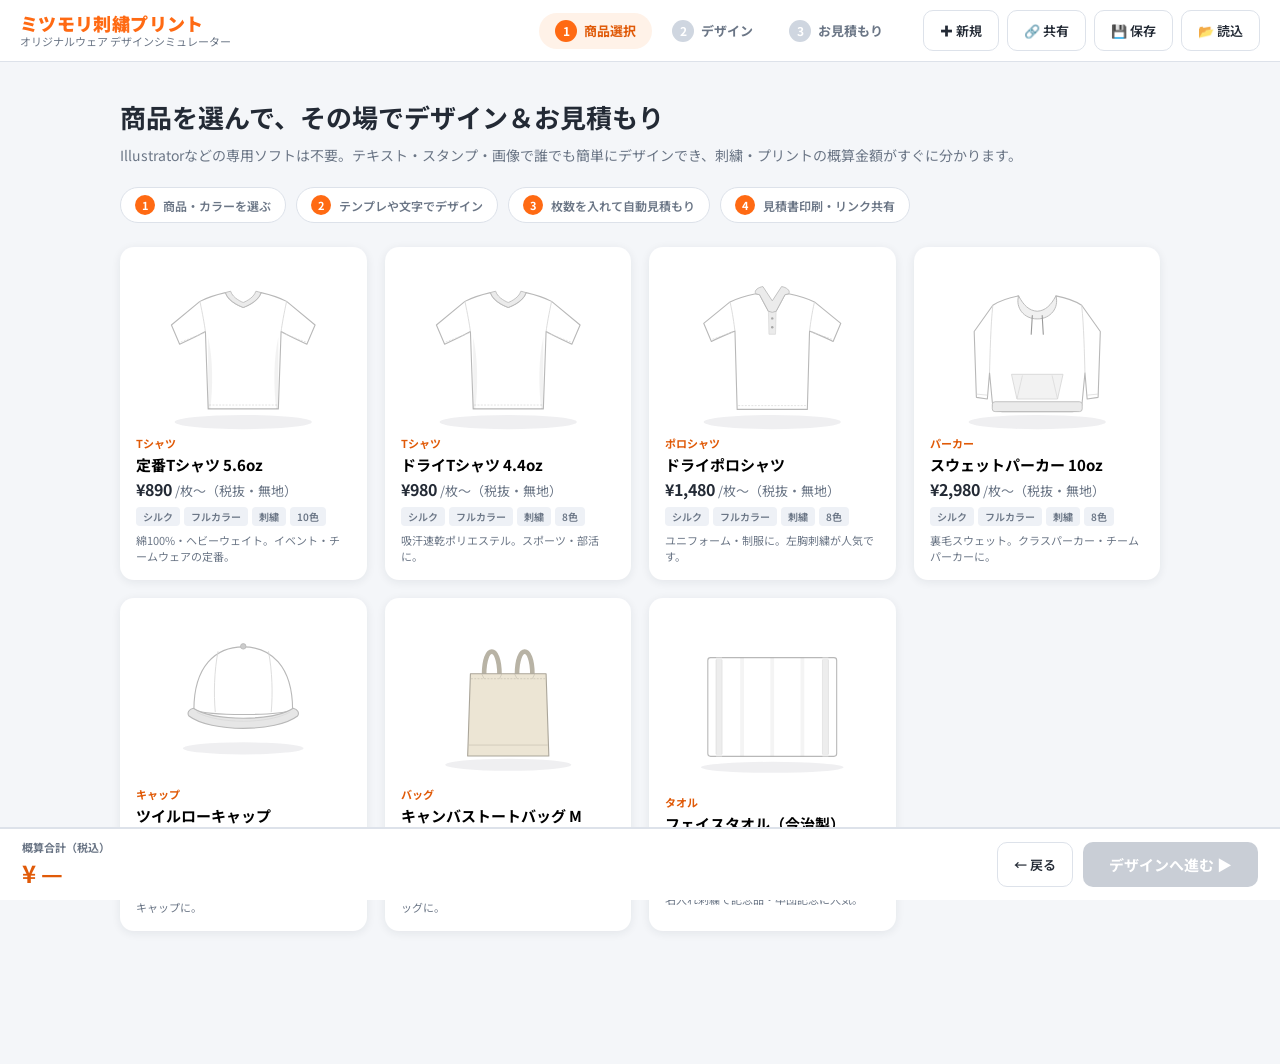
==== index.html @ cf12febb "営業デモ向け機能強化：テンプレート・共有URL・縦書き・エディタ操作性向上 - デザインテンプレート8種（チームロゴ/クラスT/エンブレム/名入れ毛筆など） - 共有リンク機能（デザインをdeflat" ====
<!DOCTYPE html>
<html lang="ja">
<head>
<meta charset="UTF-8">
<meta name="viewport" content="width=device-width, initial-scale=1.0">
<title>デザインシミュレーター｜オリジナルウェア自動見積もり</title>
<meta name="description" content="Tシャツ・ポロシャツ・キャップなどにWEB上でデザインして、その場で自動見積もり。刺繍・シルクスクリーン・フルカラープリント対応。">
<link rel="preconnect" href="https://fonts.googleapis.com">
<link rel="preconnect" href="https://fonts.gstatic.com" crossorigin>
<link href="https://fonts.googleapis.com/css2?family=Noto+Sans+JP:wght@400;500;700;900&family=Shippori+Mincho+B1:wght@600&family=Zen+Maru+Gothic:wght@700&family=Mochiy+Pop+One&family=Yuji+Syuku&family=Yomogi&family=Dela+Gothic+One&family=Anton&family=Playfair+Display:wght@600&family=Pacifico&display=swap" rel="stylesheet">
<link rel="icon" href="data:image/svg+xml,<svg xmlns='http://www.w3.org/2000/svg' viewBox='0 0 100 100'><text y='.9em' font-size='90'>🧵</text></svg>">
<link rel="stylesheet" href="css/style.css">
</head>
<body>

<header class="topbar" id="topbar">
  <div class="brand">
    <span class="brand-name" id="brandName">SHOP NAME</span>
    <span class="brand-sub" id="brandSub">デザインシミュレーター</span>
  </div>
  <ol class="steps" id="stepNav">
    <li data-step="1" class="active"><span class="num">1</span>商品選択</li>
    <li data-step="2"><span class="num">2</span>デザイン</li>
    <li data-step="3"><span class="num">3</span>お見積もり</li>
  </ol>
  <div class="top-actions">
    <button class="ghost-btn" id="btnNew" title="最初からやり直す">✚ 新規</button>
    <button class="ghost-btn" id="btnShare" title="デザインをURLで共有">🔗 共有</button>
    <button class="ghost-btn" id="btnSave" title="デザインをファイルに保存">💾 保存</button>
    <label class="ghost-btn" title="保存したデザインを読み込み">📂 読込<input type="file" id="fileLoad" accept=".json" hidden></label>
  </div>
</header>

<main id="main">

  <!-- ============ STEP 1: 商品選択 ============ -->
  <section id="step1" class="step active">
    <div class="step1-inner">
      <h1>商品を選んで、その場でデザイン＆お見積もり</h1>
      <p class="lead">Illustratorなどの専用ソフトは不要。テキスト・スタンプ・画像で誰でも簡単にデザインでき、刺繍・プリントの概算金額がすぐに分かります。</p>
      <div class="flow-strip">
        <span><b>1</b> 商品・カラーを選ぶ</span>
        <span><b>2</b> テンプレや文字でデザイン</span>
        <span><b>3</b> 枚数を入れて自動見積もり</span>
        <span><b>4</b> 見積書印刷・リンク共有</span>
      </div>
      <div id="restoreBanner" class="restore-banner" hidden>
        <span>前回作成中のデザインがあります。</span>
        <button class="primary-btn small" id="btnRestore">続きから再開する</button>
        <button class="ghost-btn small" id="btnDiscard">破棄する</button>
      </div>
      <div class="product-grid" id="productGrid"></div>
    </div>
  </section>

  <!-- ============ STEP 2: デザイン編集 ============ -->
  <section id="step2" class="step">
    <div class="editor-layout">

      <nav class="toolrail" id="toolrail">
        <button data-tab="color" class="active"><span class="tr-icon">👕</span>カラー</button>
        <button data-tab="template"><span class="tr-icon">📐</span>テンプレ</button>
        <button data-tab="text"><span class="tr-icon">Ｔ</span>テキスト</button>
        <button data-tab="stamp"><span class="tr-icon">★</span>スタンプ</button>
        <button data-tab="image"><span class="tr-icon">⬆</span>画像</button>
        <button data-tab="method"><span class="tr-icon">🧵</span>加工方法</button>
      </nav>

      <div class="toolpanel" id="toolPanel"></div>

      <div class="canvas-col">
        <div class="canvas-toolbar">
          <div class="ct-group">
            <button id="btnUndo" title="もどる (元に戻す)">↩ もどる</button>
            <button id="btnRedo" title="やり直す">↪ やり直す</button>
          </div>
          <div class="ct-group">
            <button id="btnZoomOut" title="縮小">−</button>
            <button id="btnZoomFit" title="全体表示">全体</button>
            <button id="btnZoomIn" title="拡大">＋</button>
          </div>
          <div class="ct-group">
            <button id="btnGrid" title="グリッド表示">⊞ グリッド</button>
            <button id="btnPreview" title="仕上がりプレビュー">👁 仕上がり</button>
          </div>
          <div class="ct-group sel-actions" id="selActions" hidden>
            <button id="saDup" title="複製（Ctrl+D）">⧉ 複製</button>
            <button id="saCenter" title="プリント範囲の中央に配置">◎ 中央</button>
            <button id="saFlip" title="左右反転（スタンプ・画像）">⇋ 反転</button>
          </div>
        </div>
        <div class="canvas-wrap" id="canvasWrap">
          <svg id="stage" xmlns="http://www.w3.org/2000/svg" viewBox="0 0 700 760"></svg>
        </div>
        <div class="position-bar">
          <span class="pb-label">プリント位置</span>
          <div class="pb-thumbs" id="positionBar"></div>
        </div>
      </div>

      <aside class="side-panel">
        <div class="side-box">
          <h3>重ね順（レイヤー）</h3>
          <div id="layerList" class="layer-list"></div>
        </div>
        <div class="side-box" id="areaInfoBox"></div>
      </aside>

    </div>
  </section>

  <!-- ============ STEP 3: 見積もり ============ -->
  <section id="step3" class="step">
    <div class="quote-layout">
      <div class="quote-form">
        <h2>数量を入力してください</h2>
        <p class="hint">数量が多いほど1枚あたりの単価が下がります（数量スライド）。</p>
        <div id="sizeInputs" class="size-inputs"></div>
        <div class="customer-box">
          <label>お名前（見積書の宛名・任意）
            <input type="text" id="customerName" placeholder="例）株式会社サンプル 御中">
          </label>
        </div>
        <div id="quoteAlerts"></div>
        <div class="design-summary" id="designSummary"></div>
      </div>

      <div class="quote-result">
        <h2>お見積もり</h2>
        <div id="quoteBody"><p class="quote-empty">数量を入力すると自動で計算されます。</p></div>
        <div class="quote-actions">
          <button class="primary-btn" id="btnPrint">🖨 見積書を印刷（PDF保存）</button>
          <button class="ghost-btn" id="btnOrderMail">✉ この内容で注文・問い合わせ</button>
          <div class="dl-row">
            <button class="ghost-btn small" id="btnDlPng">PNG画像</button>
            <button class="ghost-btn small" id="btnDlSvg">SVG（入稿用）</button>
            <button class="ghost-btn small" id="btnDlJson">デザインデータ</button>
          </div>
        </div>
      </div>
    </div>
  </section>

</main>

<footer class="estimate-bar" id="estimateBar">
  <div class="eb-total">
    <span class="eb-label">概算合計（税込）</span>
    <b id="barTotal">¥ —</b>
    <span class="eb-per" id="barPer"></span>
  </div>
  <div class="eb-nav">
    <button class="ghost-btn" id="btnPrev" disabled>← 戻る</button>
    <button class="primary-btn" id="btnNext" disabled>次へ進む ▶</button>
  </div>
</footer>

<!-- ============ 見積書（印刷用） ============ -->
<div id="quoteSheet" class="quote-sheet" aria-hidden="true"></div>

<div id="toastBox" class="toast-box" aria-live="polite"></div>

<script src="js/config.js"></script>
<script src="js/quote.js"></script>
<script src="js/mockups.js"></script>
<script src="js/stamps.js"></script>
<script src="js/templates.js"></script>
<script src="js/editor.js"></script>
<script src="js/app.js"></script>
</body>
</html>
---- css/style.css ----
/* =========================================================================
 * style.css — デザインシミュレーター UI
 * アクセント色などは :root の変数で変更できます。
 * ========================================================================= */
:root {
  --accent: #ff6a13;            /* メインアクセント（オレンジ） */
  --accent-dark: #e05a08;
  --ink: #232a35;
  --sub: #6b7686;
  --line: #dde2ea;
  --bg: #f4f6f9;
  --panel: #ffffff;
  --rail: #2b2f36;
  --radius: 10px;
  --shadow: 0 2px 10px rgba(25, 35, 55, 0.08);
}

* { margin: 0; padding: 0; box-sizing: border-box; }
[hidden] { display: none !important; }
html, body { height: 100%; }
body {
  font-family: "Noto Sans JP", "Hiragino Kaku Gothic ProN", sans-serif;
  color: var(--ink);
  background: var(--bg);
  display: flex;
  flex-direction: column;
  min-height: 100vh;
}
button { font-family: inherit; cursor: pointer; }
input, select, textarea { font-family: inherit; font-size: 14px; }

/* ---------------- ヘッダー ---------------- */
.topbar {
  display: flex; align-items: center; gap: 24px;
  background: #fff; border-bottom: 1px solid var(--line);
  padding: 10px 20px; position: sticky; top: 0; z-index: 50;
}
.brand { display: flex; flex-direction: column; line-height: 1.2; }
.brand-name { font-weight: 900; font-size: 18px; color: var(--accent); letter-spacing: 0.02em; }
.brand-sub { font-size: 11px; color: var(--sub); }
.steps { display: flex; gap: 4px; list-style: none; margin-left: auto; }
.steps li {
  display: flex; align-items: center; gap: 7px;
  padding: 7px 16px; border-radius: 999px; font-size: 13px; font-weight: 700;
  color: var(--sub); background: transparent;
}
.steps li .num {
  width: 22px; height: 22px; border-radius: 50%;
  background: #cfd6e0; color: #fff; font-size: 12px;
  display: inline-flex; align-items: center; justify-content: center;
}
.steps li.active { background: #fff2e8; color: var(--accent-dark); }
.steps li.active .num { background: var(--accent); }
.steps li.done .num { background: #38b26a; }
.top-actions { display: flex; gap: 8px; }

/* ---------------- 汎用ボタン ---------------- */
.primary-btn {
  background: var(--accent); color: #fff; border: none;
  padding: 12px 26px; border-radius: var(--radius);
  font-size: 15px; font-weight: 700; box-shadow: var(--shadow);
  transition: background 0.15s;
}
.primary-btn:hover { background: var(--accent-dark); }
.primary-btn:disabled { background: #c9ced6; cursor: not-allowed; box-shadow: none; }
.ghost-btn {
  background: #fff; color: var(--ink); border: 1px solid var(--line);
  padding: 10px 16px; border-radius: var(--radius); font-size: 13px; font-weight: 600;
  display: inline-flex; align-items: center; gap: 6px;
}
.ghost-btn:hover { border-color: var(--accent); color: var(--accent-dark); }
.primary-btn.small, .ghost-btn.small { padding: 7px 14px; font-size: 12px; }

/* ---------------- ステップ表示 ---------------- */
main { flex: 1; }
.step { display: none; }
.step.active { display: block; }

/* ---------------- STEP1 商品選択 ---------------- */
.step1-inner { max-width: 1080px; margin: 0 auto; padding: 36px 20px 60px; }
.step1-inner h1 { font-size: 26px; margin-bottom: 10px; }
.lead { color: var(--sub); margin-bottom: 22px; font-size: 14px; }
.restore-banner {
  display: flex; align-items: center; gap: 12px; flex-wrap: wrap;
  background: #fff8ef; border: 1px solid #ffd9b8; border-radius: var(--radius);
  padding: 12px 16px; margin-bottom: 20px; font-size: 14px;
}
.product-grid {
  display: grid; grid-template-columns: repeat(auto-fill, minmax(220px, 1fr)); gap: 18px;
}
.product-card {
  background: var(--panel); border: 2px solid transparent; border-radius: 14px;
  box-shadow: var(--shadow); padding: 14px; text-align: left; transition: 0.15s;
}
.product-card:hover { border-color: var(--accent); transform: translateY(-2px); }
.product-card svg { width: 100%; height: 170px; display: block; }
.product-card .pc-cat { font-size: 11px; color: var(--accent-dark); font-weight: 700; }
.product-card .pc-name { font-size: 15px; font-weight: 700; margin: 2px 0; }
.product-card .pc-price { font-size: 13px; color: var(--sub); }
.product-card .pc-price b { color: var(--ink); font-size: 16px; }
.product-card .pc-note { font-size: 11px; color: var(--sub); margin-top: 6px; }
.product-card .pc-badges { margin-top: 6px; display: flex; gap: 4px; flex-wrap: wrap; }
.pc-badge { font-size: 10px; background: #eef1f6; border-radius: 4px; padding: 2px 7px; color: var(--sub); font-weight: 600; }

/* ---------------- STEP2 エディタ ---------------- */
.editor-layout {
  display: grid;
  grid-template-columns: 74px 264px 1fr 240px;
  gap: 0;
  height: calc(100vh - 60px - 64px);
  min-height: 540px;
}
.toolrail {
  background: var(--rail); display: flex; flex-direction: column; padding-top: 8px;
}
.toolrail button {
  background: none; border: none; color: #aab2bd;
  padding: 13px 4px; font-size: 11px; font-weight: 700;
  display: flex; flex-direction: column; align-items: center; gap: 4px;
  border-left: 3px solid transparent;
}
.toolrail button .tr-icon { font-size: 19px; font-style: normal; }
.toolrail button.active { color: #fff; background: rgba(255, 255, 255, 0.08); border-left-color: var(--accent); }
.toolrail button:hover { color: #fff; }

.toolpanel {
  background: var(--panel); border-right: 1px solid var(--line);
  overflow-y: auto; padding: 16px 14px;
}
.toolpanel h3 { font-size: 13px; margin-bottom: 10px; color: var(--ink); }
.toolpanel .tp-section { margin-bottom: 18px; }
.tp-label { font-size: 11.5px; font-weight: 700; color: var(--sub); display: block; margin: 10px 0 5px; }
.toolpanel textarea, .toolpanel select, .toolpanel input[type="text"] {
  width: 100%; border: 1px solid var(--line); border-radius: 8px; padding: 8px;
}
.toolpanel textarea { resize: vertical; min-height: 54px; }
.toolpanel input[type="range"] { width: 100%; accent-color: var(--accent); }
.range-row { display: flex; align-items: center; gap: 8px; }
.range-row output { font-size: 12px; color: var(--sub); min-width: 34px; text-align: right; }

.swatches { display: flex; flex-wrap: wrap; gap: 7px; }
.swatch {
  width: 30px; height: 30px; border-radius: 50%;
  border: 2px solid rgba(0, 0, 0, 0.12); padding: 0;
  position: relative; flex: 0 0 auto;
}
.swatch.selected { outline: 3px solid var(--accent); outline-offset: 2px; }
.swatch-name { font-size: 11px; color: var(--sub); margin-top: 6px; min-height: 15px; }

.stamp-grid { display: grid; grid-template-columns: repeat(4, 1fr); gap: 8px; }
.stamp-btn {
  background: #f6f8fb; border: 1px solid var(--line); border-radius: 8px;
  aspect-ratio: 1; padding: 8px;
}
.stamp-btn:hover { border-color: var(--accent); background: #fff4ec; }
.stamp-btn svg { width: 100%; height: 100%; }

.upload-zone {
  border: 2px dashed var(--line); border-radius: var(--radius);
  padding: 26px 12px; text-align: center; color: var(--sub); font-size: 12.5px;
  background: #fafbfd; cursor: pointer;
}
.upload-zone.dragover { border-color: var(--accent); background: #fff4ec; }
.upload-note { font-size: 11px; color: var(--sub); margin-top: 10px; line-height: 1.7; }

.method-option {
  display: block; border: 2px solid var(--line); border-radius: var(--radius);
  padding: 10px 12px; margin-bottom: 8px; cursor: pointer; background: #fff;
}
.method-option.selected { border-color: var(--accent); background: #fff8f2; }
.method-option .mo-name { font-weight: 700; font-size: 13.5px; }
.method-option .mo-desc { font-size: 11px; color: var(--sub); margin-top: 3px; line-height: 1.5; }
.method-option input { margin-right: 6px; accent-color: var(--accent); }

.canvas-col { display: flex; flex-direction: column; min-width: 0; }
.canvas-toolbar {
  display: flex; gap: 14px; padding: 8px 12px; background: #fff;
  border-bottom: 1px solid var(--line); flex-wrap: wrap;
}
.ct-group { display: flex; gap: 4px; }
.canvas-toolbar button {
  background: #fff; border: 1px solid var(--line); border-radius: 7px;
  padding: 6px 11px; font-size: 12px; font-weight: 600; color: var(--ink);
}
.canvas-toolbar button:hover { border-color: var(--accent); color: var(--accent-dark); }
.canvas-toolbar button.on { background: var(--accent); border-color: var(--accent); color: #fff; }
.canvas-wrap {
  flex: 1; display: flex; align-items: center; justify-content: center;
  overflow: hidden; background: repeating-conic-gradient(#f1f3f7 0% 25%, #fafbfd 0% 50%) 50% / 26px 26px;
  position: relative;
}
#stage { width: 100%; height: 100%; touch-action: none; user-select: none; }
#stage .obj.editable { cursor: move; }

.position-bar {
  display: flex; align-items: center; gap: 12px;
  background: #fff; border-top: 1px solid var(--line); padding: 8px 14px;
}
.pb-label { font-size: 12px; font-weight: 700; color: var(--sub); flex: 0 0 auto; }
.pb-thumbs { display: flex; gap: 8px; overflow-x: auto; }
.pos-thumb {
  border: 2px solid var(--line); background: #fff; border-radius: 8px;
  width: 76px; padding: 5px 4px 3px; flex: 0 0 auto; position: relative;
}
.pos-thumb.selected { border-color: var(--accent); background: #fff8f2; }
.pos-thumb svg { width: 100%; height: 44px; display: block; }
.pos-thumb .pt-name { font-size: 10px; font-weight: 700; color: var(--sub); display: block; margin-top: 2px; }
.pos-thumb.selected .pt-name { color: var(--accent-dark); }
.pos-thumb .pt-count {
  position: absolute; top: -7px; right: -7px; background: var(--accent); color: #fff;
  border-radius: 50%; width: 19px; height: 19px; font-size: 11px; font-weight: 700;
  display: flex; align-items: center; justify-content: center;
}

.side-panel {
  background: var(--panel); border-left: 1px solid var(--line);
  overflow-y: auto; padding: 14px 12px; display: flex; flex-direction: column; gap: 14px;
}
.side-box h3 { font-size: 12.5px; margin-bottom: 8px; }
.layer-list { display: flex; flex-direction: column; gap: 5px; min-height: 40px; }
.layer-row {
  display: flex; align-items: center; gap: 6px;
  border: 1px solid var(--line); border-radius: 8px; padding: 6px 8px;
  font-size: 12px; background: #fff; cursor: pointer;
}
.layer-row.selected { border-color: var(--accent); background: #fff8f2; }
.layer-row .lr-label { flex: 1; overflow: hidden; text-overflow: ellipsis; white-space: nowrap; }
.layer-row button {
  background: none; border: none; font-size: 13px; color: var(--sub); padding: 2px 4px;
}
.layer-row button:hover { color: var(--accent-dark); }
.layer-empty { font-size: 11.5px; color: var(--sub); }
.area-info { font-size: 12px; color: var(--sub); line-height: 1.8; }
.area-info b { color: var(--ink); }
.method-chip {
  display: inline-block; background: #eef7f0; color: #237a46; border-radius: 5px;
  font-size: 11px; font-weight: 700; padding: 2px 8px;
}

/* ---------------- STEP3 見積もり ---------------- */
.quote-layout {
  max-width: 1080px; margin: 0 auto; padding: 30px 20px 60px;
  display: grid; grid-template-columns: 1fr 1.2fr; gap: 28px; align-items: start;
}
.quote-form, .quote-result {
  background: var(--panel); border-radius: 14px; box-shadow: var(--shadow); padding: 24px;
}
.quote-form h2, .quote-result h2 { font-size: 18px; margin-bottom: 6px; }
.hint { font-size: 12px; color: var(--sub); margin-bottom: 16px; }
.size-inputs { display: grid; grid-template-columns: repeat(auto-fill, minmax(96px, 1fr)); gap: 10px; }
.size-cell label { font-size: 12px; font-weight: 700; color: var(--sub); display: block; margin-bottom: 4px; }
.size-cell input {
  width: 100%; border: 1px solid var(--line); border-radius: 8px; padding: 9px 8px;
  font-size: 16px; text-align: center;
}
.size-cell input:focus { border-color: var(--accent); outline: none; }
.size-note { font-size: 10.5px; color: var(--sub); }
.customer-box { margin-top: 18px; }
.customer-box label { font-size: 12px; font-weight: 700; color: var(--sub); }
.customer-box input { width: 100%; margin-top: 5px; border: 1px solid var(--line); border-radius: 8px; padding: 9px; }

.alert { border-radius: 8px; padding: 10px 12px; font-size: 12.5px; margin-top: 14px; line-height: 1.6; }
.alert.warn { background: #fff8e8; border: 1px solid #f0d890; color: #8a6d1a; }
.alert.error { background: #fdeeee; border: 1px solid #f0b6b6; color: #a13030; }

.design-summary { margin-top: 18px; display: flex; flex-wrap: wrap; gap: 10px; }
.ds-item {
  border: 1px solid var(--line); border-radius: 10px; padding: 8px; width: 108px;
  text-align: center; background: #fff;
}
.ds-item svg { width: 100%; height: 62px; }
.ds-item .ds-name { font-size: 11px; font-weight: 700; }
.ds-item .ds-meta { font-size: 10px; color: var(--sub); }

.quote-table { width: 100%; border-collapse: collapse; font-size: 13px; margin-top: 8px; }
.quote-table th {
  text-align: left; font-size: 11px; color: var(--sub); font-weight: 700;
  border-bottom: 2px solid var(--line); padding: 6px 8px;
}
.quote-table td { border-bottom: 1px solid var(--line); padding: 8px; vertical-align: top; }
.quote-table td.num, .quote-table th.num { text-align: right; white-space: nowrap; }
.quote-table .q-detail { font-size: 11px; color: var(--sub); display: block; }
.quote-totals { margin-top: 14px; border-top: 2px solid var(--ink); padding-top: 12px; }
.qt-row { display: flex; justify-content: space-between; font-size: 13.5px; padding: 3px 4px; }
.qt-row.total { font-size: 20px; font-weight: 900; color: var(--accent-dark); padding-top: 8px; }
.qt-row.per { color: var(--sub); font-size: 12.5px; }
.quote-empty { color: var(--sub); font-size: 13px; padding: 20px 0; }
.quote-actions { margin-top: 20px; display: flex; flex-direction: column; gap: 10px; }
.dl-row { display: flex; gap: 8px; flex-wrap: wrap; }

/* ---------------- 概算バー ---------------- */
.estimate-bar {
  position: sticky; bottom: 0; z-index: 50;
  background: #fff; border-top: 2px solid var(--line);
  display: flex; align-items: center; justify-content: space-between;
  padding: 10px 22px; gap: 16px;
}
.eb-label { font-size: 11px; color: var(--sub); font-weight: 700; display: block; }
.eb-total b { font-size: 24px; color: var(--accent-dark); letter-spacing: 0.01em; }
.eb-per { font-size: 12px; color: var(--sub); margin-left: 10px; }
.eb-nav { display: flex; gap: 10px; }

/* ---------------- 見積書（印刷用） ---------------- */
.quote-sheet { display: none; }
@media print {
  body > *:not(#quoteSheet) { display: none !important; }
  body { background: #fff; display: block; }
  .quote-sheet { display: block; padding: 10mm 12mm; font-size: 12px; color: #000; }
  .qs-header { display: flex; justify-content: space-between; align-items: flex-start; margin-bottom: 8mm; }
  .qs-title { font-size: 26px; letter-spacing: 0.35em; font-weight: 700; }
  .qs-shop { text-align: right; font-size: 11px; line-height: 1.7; }
  .qs-shop .qs-shopname { font-size: 14px; font-weight: 700; }
  .qs-to { font-size: 16px; border-bottom: 1.5px solid #000; display: inline-block; padding: 2px 30px 2px 4px; margin-bottom: 4mm; }
  .qs-meta { font-size: 11px; margin-bottom: 5mm; }
  .qs-grand { font-size: 18px; font-weight: 700; border: 2px solid #000; display: inline-block; padding: 3mm 10mm; margin-bottom: 5mm; }
  .qs-table { width: 100%; border-collapse: collapse; margin-bottom: 5mm; }
  .qs-table th, .qs-table td { border: 1px solid #555; padding: 2mm 2.5mm; }
  .qs-table th { background: #f0f0f0; font-size: 11px; }
  .qs-table td.num { text-align: right; }
  .qs-table td .q-detail { color: #555; font-size: 10px; display: block; }
  .qs-designs { display: flex; gap: 6mm; flex-wrap: wrap; margin-bottom: 5mm; }
  .qs-designs figure { text-align: center; font-size: 10px; }
  .qs-designs svg { width: 34mm; height: 24mm; border: 1px solid #ccc; }
  .qs-note { font-size: 10px; color: #444; line-height: 1.8; }
}

/* ---------------- 追加UI（テンプレ・トースト・フロー） ---------------- */
.flow-strip {
  display: flex; gap: 10px; flex-wrap: wrap; margin-bottom: 24px;
}
.flow-strip span {
  background: #fff; border: 1px solid var(--line); border-radius: 999px;
  padding: 7px 14px; font-size: 12px; color: var(--sub); font-weight: 600;
  display: inline-flex; align-items: center; gap: 8px;
}
.flow-strip b {
  background: var(--accent); color: #fff; width: 20px; height: 20px; border-radius: 50%;
  display: inline-flex; align-items: center; justify-content: center; font-size: 11px;
}

.template-grid { display: grid; grid-template-columns: 1fr 1fr; gap: 10px; }
.template-card {
  background: #fff; border: 1.5px solid var(--line); border-radius: 10px;
  padding: 8px 6px; text-align: center; transition: 0.15s;
}
.template-card:hover { border-color: var(--accent); background: #fff8f2; transform: translateY(-1px); }
.template-card svg { width: 100%; height: 84px; display: block; background: #fafbfd; border-radius: 6px; }
.template-card .tc-name { display: block; font-size: 11.5px; font-weight: 700; margin-top: 6px; }
.template-card .tc-tag { display: block; font-size: 10px; color: var(--sub); }

.check-row {
  display: flex; align-items: center; gap: 7px;
  font-size: 12.5px; font-weight: 600; margin-top: 12px; cursor: pointer;
}
.check-row input { accent-color: var(--accent); width: 16px; height: 16px; }

.sel-actions { margin-left: auto; }
.sel-actions button { background: #eef4ff; border-color: #bcd2f7; }
.sel-actions button:disabled { opacity: 0.4; cursor: not-allowed; }

.toast-box {
  position: fixed; right: 18px; bottom: 84px; z-index: 200;
  display: flex; flex-direction: column; gap: 8px; align-items: flex-end;
  pointer-events: none;
}
.toast {
  background: #2b2f36; color: #fff; font-size: 13px; font-weight: 600;
  border-radius: 10px; padding: 11px 16px; max-width: 340px;
  box-shadow: 0 6px 22px rgba(20, 30, 50, 0.25);
  opacity: 0; transform: translateY(8px); transition: 0.3s;
}
.toast.show { opacity: 1; transform: translateY(0); }
.toast.warn { background: #8a4d10; }

/* ---------------- レスポンシブ ---------------- */
@media (max-width: 1080px) {
  .editor-layout { grid-template-columns: 64px 230px 1fr; }
  .side-panel { display: none; }
  .quote-layout { grid-template-columns: 1fr; }
}
@media (max-width: 760px) {
  .topbar { flex-wrap: wrap; gap: 8px; padding: 8px 12px; }
  .steps { order: 3; width: 100%; justify-content: center; margin-left: 0; }
  .steps li { padding: 5px 10px; font-size: 11px; }
  .editor-layout {
    grid-template-columns: 1fr; grid-template-rows: auto auto minmax(320px, 1fr);
    height: auto;
  }
  .toolrail { flex-direction: row; padding: 0; overflow-x: auto; }
  .toolrail button { flex: 1; border-left: none; border-bottom: 3px solid transparent; padding: 9px 2px; }
  .toolrail button.active { border-left: none; border-bottom-color: var(--accent); }
  .toolpanel { max-height: 300px; border-right: none; border-bottom: 1px solid var(--line); }
  .canvas-wrap { min-height: 340px; }
  .eb-total b { font-size: 19px; }
  .estimate-bar { padding: 8px 12px; }
}
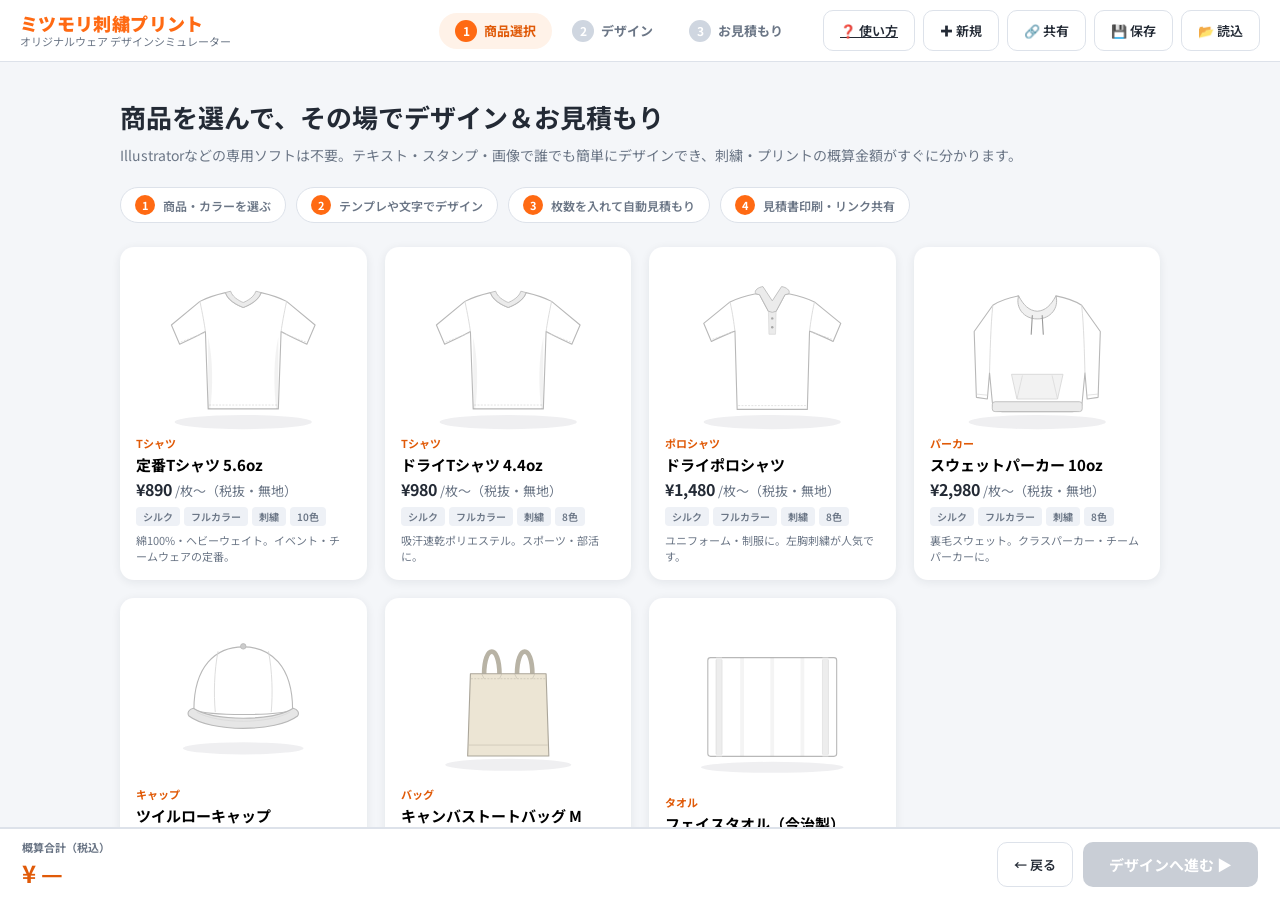
==== commit e935ca69: "HTML版マニュアルを追加、ヘッダーに「使い方」リンクを設置 - docs/manual.html: 単体で動く使い方マニュアル(レスポンシブ/ダークモード/印刷対応) - index.html ヘッ" ====
--- a/index.html
+++ b/index.html
@@ -24,6 +24,7 @@
     <li data-step="3"><span class="num">3</span>お見積もり</li>
   </ol>
   <div class="top-actions">
+    <a class="ghost-btn" href="docs/manual.html" target="_blank" rel="noopener" title="使い方マニュアルを開く">❓ 使い方</a>
     <button class="ghost-btn" id="btnNew" title="最初からやり直す">✚ 新規</button>
     <button class="ghost-btn" id="btnShare" title="デザインをURLで共有">🔗 共有</button>
     <button class="ghost-btn" id="btnSave" title="デザインをファイルに保存">💾 保存</button>
--- a/css/style.css
+++ b/css/style.css
@@ -17,6 +17,9 @@
 
 * { margin: 0; padding: 0; box-sizing: border-box; }
 [hidden] { display: none !important; }
+/* ページ全体は縦1画面に固定し、中央の main だけをスクロールさせる。
+ * これによりヘッダーと概算バーは常に画面内に固定される
+ * （sticky では包含ブロックの都合でスクロール追従できなかった）。 */
 html, body { height: 100%; }
 body {
   font-family: "Noto Sans JP", "Hiragino Kaku Gothic ProN", sans-serif;
@@ -24,7 +27,9 @@
   background: var(--bg);
   display: flex;
   flex-direction: column;
-  min-height: 100vh;
+  height: 100vh;
+  height: 100dvh;
+  overflow: hidden;
 }
 button { font-family: inherit; cursor: pointer; }
 input, select, textarea { font-family: inherit; font-size: 14px; }
@@ -33,7 +38,7 @@
 .topbar {
   display: flex; align-items: center; gap: 24px;
   background: #fff; border-bottom: 1px solid var(--line);
-  padding: 10px 20px; position: sticky; top: 0; z-index: 50;
+  padding: 10px 20px; z-index: 50; flex: 0 0 auto;
 }
 .brand { display: flex; flex-direction: column; line-height: 1.2; }
 .brand-name { font-weight: 900; font-size: 18px; color: var(--accent); letter-spacing: 0.02em; }
@@ -72,9 +77,11 @@
 .primary-btn.small, .ghost-btn.small { padding: 7px 14px; font-size: 12px; }
 
 /* ---------------- ステップ表示 ---------------- */
-main { flex: 1; }
+main { flex: 1 1 auto; overflow-y: auto; min-height: 0; }
 .step { display: none; }
 .step.active { display: block; }
+/* STEP2（エディタ）は main の高さいっぱいに広げ、内部の各パネルで個別スクロール */
+#step2.active { height: 100%; }
 
 /* ---------------- STEP1 商品選択 ---------------- */
 .step1-inner { max-width: 1080px; margin: 0 auto; padding: 36px 20px 60px; }
@@ -107,7 +114,7 @@
   display: grid;
   grid-template-columns: 74px 264px 1fr 240px;
   gap: 0;
-  height: calc(100vh - 60px - 64px);
+  height: 100%;
   min-height: 540px;
 }
 .toolrail {
@@ -290,7 +297,7 @@
 
 /* ---------------- 概算バー ---------------- */
 .estimate-bar {
-  position: sticky; bottom: 0; z-index: 50;
+  flex: 0 0 auto; z-index: 50;
   background: #fff; border-top: 2px solid var(--line);
   display: flex; align-items: center; justify-content: space-between;
   padding: 10px 22px; gap: 16px;
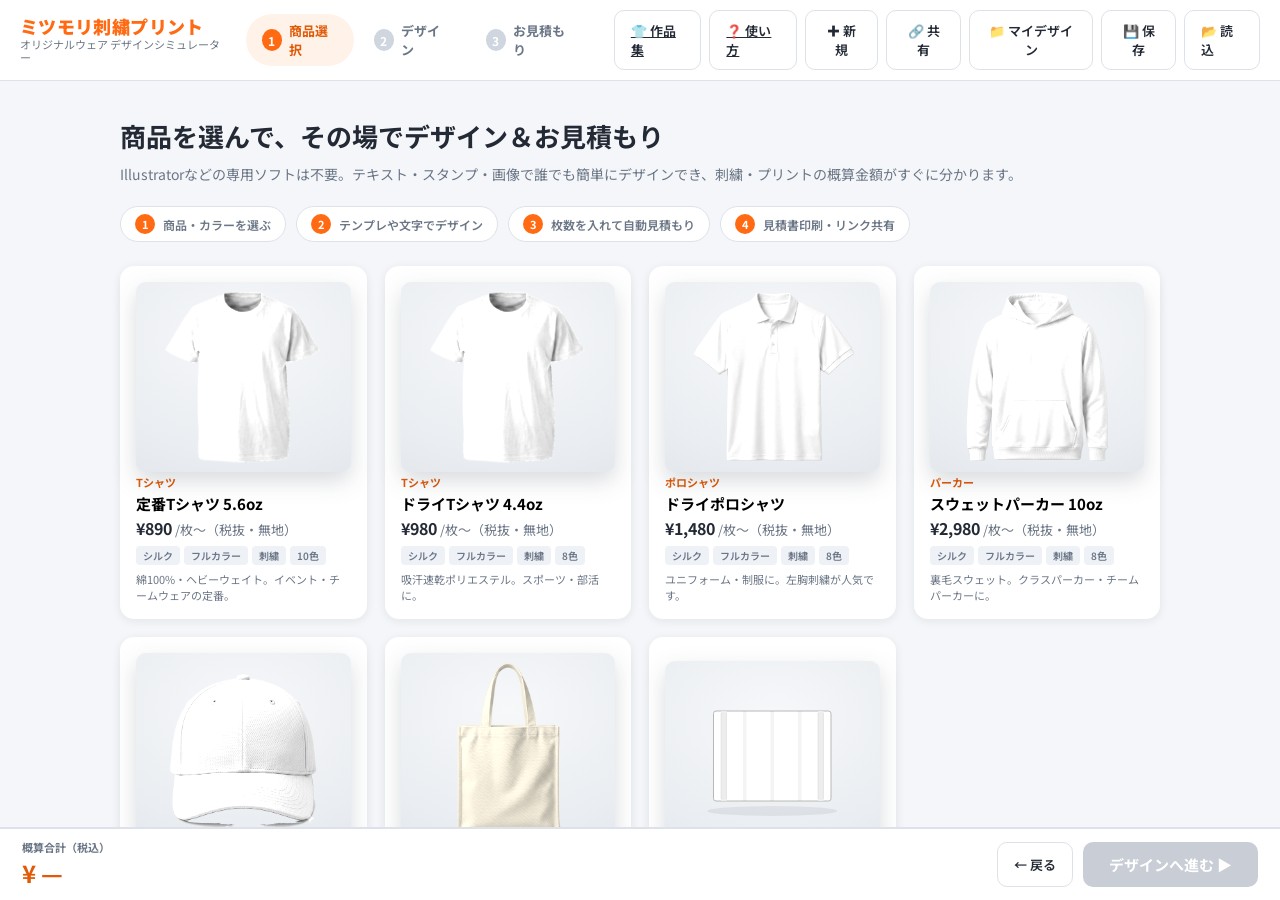
==== commit 9b0c6fc4: "競合調査で採用した5機能を実装（背景透過/フォント45種/マイデザイン/商品間引き継ぎ/作品集） originalprint.jp の調査でユーザー承認を得た採用機能：  ① 画像の自動背景透過（ap" ====
--- a/index.html
+++ b/index.html
@@ -7,7 +7,7 @@
 <meta name="description" content="Tシャツ・ポロシャツ・キャップなどにWEB上でデザインして、その場で自動見積もり。刺繍・シルクスクリーン・フルカラープリント対応。">
 <link rel="preconnect" href="https://fonts.googleapis.com">
 <link rel="preconnect" href="https://fonts.gstatic.com" crossorigin>
-<link href="https://fonts.googleapis.com/css2?family=Noto+Sans+JP:wght@400;500;700;900&family=Shippori+Mincho+B1:wght@600&family=Zen+Maru+Gothic:wght@700&family=Mochiy+Pop+One&family=Yuji+Syuku&family=Yomogi&family=Dela+Gothic+One&family=Anton&family=Playfair+Display:wght@600&family=Pacifico&display=swap" rel="stylesheet">
+<link href="https://fonts.googleapis.com/css2?family=Noto+Sans+JP:wght@400;500;700;900&family=Shippori+Mincho+B1:wght@600&family=Zen+Maru+Gothic:wght@700&family=Mochiy+Pop+One&family=Yuji+Syuku&family=Yomogi&family=Dela+Gothic+One&family=Anton&family=Playfair+Display:wght@600&family=Pacifico&family=Zen+Kaku+Gothic+New:wght@700&family=Zen+Old+Mincho:wght@700&family=Kaisei+Tokumin:wght@700&family=M+PLUS+Rounded+1c:wght@800&family=Kiwi+Maru:wght@500&family=Potta+One&family=Hachi+Maru+Pop&family=Cherry+Bomb+One&family=RocknRoll+One&family=Reggae+One&family=Rampart+One&family=Train+One&family=Monomaniac+One&family=DotGothic16&family=Stick&family=Yuji+Mai&family=Yusei+Magic&family=Klee+One:wght@600&family=New+Tegomin&family=Kaisei+Decol:wght@700&family=Shippori+Antique+B1&family=Bebas+Neue&family=Oswald:wght@600&family=Montserrat:wght@800&family=Archivo+Black&family=Alfa+Slab+One&family=Russo+One&family=Black+Ops+One&family=Righteous&family=Bangers&family=Luckiest+Guy&family=Dancing+Script:wght@700&family=Caveat:wght@700&family=Permanent+Marker&family=Press+Start+2P&display=swap" rel="stylesheet">
 <link rel="icon" href="data:image/svg+xml,<svg xmlns='http://www.w3.org/2000/svg' viewBox='0 0 100 100'><text y='.9em' font-size='90'>🧵</text></svg>">
 <link rel="stylesheet" href="css/style.css">
 </head>
@@ -24,9 +24,11 @@
     <li data-step="3"><span class="num">3</span>お見積もり</li>
   </ol>
   <div class="top-actions">
+    <a class="ghost-btn" href="works.html" title="制作事例・作品集を見る">👕 作品集</a>
     <a class="ghost-btn" href="docs/manual.html" target="_blank" rel="noopener" title="使い方マニュアルを開く">❓ 使い方</a>
     <button class="ghost-btn" id="btnNew" title="最初からやり直す">✚ 新規</button>
     <button class="ghost-btn" id="btnShare" title="デザインをURLで共有">🔗 共有</button>
+    <button class="ghost-btn" id="btnMyDesigns" title="このブラウザに保存したデザイン一覧（リピート注文に）">📁 マイデザイン</button>
     <button class="ghost-btn" id="btnSave" title="デザインをファイルに保存">💾 保存</button>
     <label class="ghost-btn" title="保存したデザインを読み込み">📂 読込<input type="file" id="fileLoad" accept=".json" hidden></label>
   </div>
@@ -82,7 +84,9 @@
           </div>
           <div class="ct-group">
             <button id="btnGrid" title="グリッド表示">⊞ グリッド</button>
-            <button id="btnPreview" title="仕上がりプレビュー">👁 仕上がり</button>
+            <button id="btnPreview" title="仕上がりプレビュー（枠を消す）">👁 仕上がり</button>
+            <button id="btnWorn" title="着用イメージで見る">🧍 着用</button>
+            <button id="btnFullPreview" title="前面・背面をまとめて確認">🔍 全面</button>
           </div>
           <div class="ct-group sel-actions" id="selActions" hidden>
             <button id="saDup" title="複製（Ctrl+D）">⧉ 複製</button>
@@ -117,26 +121,89 @@
         <h2>数量を入力してください</h2>
         <p class="hint">数量が多いほど1枚あたりの単価が下がります（数量スライド）。</p>
         <div id="sizeInputs" class="size-inputs"></div>
-        <div class="customer-box">
-          <label>お名前（見積書の宛名・任意）
-            <input type="text" id="customerName" placeholder="例）株式会社サンプル 御中">
-          </label>
-        </div>
+
+        <details class="roster-box" id="rosterBox">
+          <summary>👕 チームユニフォーム（背番号・名前の一括入力）</summary>
+          <div class="roster-inner">
+            <p class="hint">
+              デザインの文字に <code>{名前}</code> <code>{番号}</code>（または <code>{NAME}</code> <code>{NUMBER}</code>）を入れておくと、
+              下の名簿の人数分、名前・番号を差し替えて一括生成します。数量は名簿から自動集計されます。
+            </p>
+            <label class="roster-toggle"><input type="checkbox" id="rosterActive"> 名簿を使う（数量を名簿から自動集計）</label>
+            <label class="tp-label" style="margin-top:10px">名簿（1行に「名前, 番号, サイズ」）</label>
+            <textarea id="rosterText" rows="5" placeholder="山田太郎, 10, L&#10;佐藤花子, 7, M&#10;鈴木一郎, 23, XL"></textarea>
+            <div class="roster-actions">
+              <button class="ghost-btn small" id="btnRosterPreview">🔍 名簿プレビュー</button>
+              <span class="roster-count" id="rosterCount"></span>
+            </div>
+            <div id="rosterTable" class="roster-table"></div>
+          </div>
+        </details>
+
         <div id="quoteAlerts"></div>
         <div class="design-summary" id="designSummary"></div>
+
+        <h2 class="form-head">ご注文者情報</h2>
+        <p class="hint">ご注文の場合は必須です（お見積もりのみの場合は不要）。</p>
+        <div class="contact-grid">
+          <label class="full">お名前・会社名 <span class="req">必須</span>
+            <input type="text" id="customerName" autocomplete="name" placeholder="例）山田 太郎">
+          </label>
+          <label>会社・団体名（任意）
+            <input type="text" id="ordCompany" autocomplete="organization" placeholder="例）株式会社サンプル">
+          </label>
+          <label>メール <span class="req">必須</span>
+            <input type="email" id="ordEmail" autocomplete="email" placeholder="例）you@example.com">
+          </label>
+          <label>電話番号 <span class="req">必須</span>
+            <input type="tel" id="ordTel" autocomplete="tel" placeholder="例）090-0000-0000">
+          </label>
+          <label>希望納期（任意）
+            <input type="text" id="ordDue" placeholder="例）○月○日まで">
+          </label>
+          <label>郵便番号（任意）
+            <input type="text" id="ordZip" autocomplete="postal-code" placeholder="000-0000">
+          </label>
+          <label class="full">納品先住所（任意）
+            <input type="text" id="ordAddr" autocomplete="street-address" placeholder="例）○○県○○市○○町 0-0-0">
+          </label>
+          <label class="full">ご要望・備考（任意）
+            <textarea id="ordNote" rows="2" placeholder="配置の希望、色味のご要望など"></textarea>
+          </label>
+        </div>
       </div>
 
       <div class="quote-result">
         <h2>お見積もり</h2>
         <div id="quoteBody"><p class="quote-empty">数量を入力すると自動で計算されます。</p></div>
+
         <div class="quote-actions">
-          <button class="primary-btn" id="btnPrint">🖨 見積書を印刷（PDF保存）</button>
-          <button class="ghost-btn" id="btnOrderMail">✉ この内容で注文・問い合わせ</button>
+          <button class="ghost-btn" id="btnPrint">🖨 見積書を印刷（PDF保存）</button>
+        </div>
+
+        <div class="prod-box">
+          <h3>入稿・製造用データ</h3>
+          <p class="hint">Illustratorでそのまま使える原寸ベクター等を書き出します。</p>
           <div class="dl-row">
+            <button class="ghost-btn small" id="btnProductionSet">📦 入稿データ一式</button>
+            <button class="ghost-btn small" id="btnSpec">📋 入稿指示書を印刷</button>
+          </div>
+          <div class="dl-row">
+            <button class="ghost-btn small" id="btnDlSvg">SVG（面別）</button>
             <button class="ghost-btn small" id="btnDlPng">PNG画像</button>
-            <button class="ghost-btn small" id="btnDlSvg">SVG（入稿用）</button>
             <button class="ghost-btn small" id="btnDlJson">デザインデータ</button>
           </div>
+        </div>
+
+        <div class="order-box">
+          <h3>ご注文</h3>
+          <div id="orderErrors"></div>
+          <label class="agree-row">
+            <input type="checkbox" id="ordAgree">
+            <span><a href="docs/terms.html" target="_blank" rel="noopener">利用規約・特定商取引法の表記</a>に同意し、デザインの使用権限があることを確認しました。</span>
+          </label>
+          <button class="primary-btn full" id="btnOrder">この内容で注文する ▶</button>
+          <p class="order-note">※ ボタンを押すと、入稿データを添えて当社にご注文内容が送信されます（またはメールが開きます）。この時点では料金は発生しません。デザイン確認後に正式なお見積もり・納期をご案内します。</p>
         </div>
       </div>
     </div>
@@ -158,6 +225,26 @@
 
 <!-- ============ 見積書（印刷用） ============ -->
 <div id="quoteSheet" class="quote-sheet" aria-hidden="true"></div>
+
+<!-- ============ 注文完了オーバーレイ ============ -->
+<div id="orderComplete" class="order-complete" hidden>
+  <div class="oc-card"><div class="oc-inner"></div></div>
+</div>
+
+<!-- ============ 全面プレビュー ============ -->
+<div id="fullPreview" class="order-complete" hidden>
+  <div class="oc-card fp-card"><div class="fp-inner"></div></div>
+</div>
+
+<!-- ============ 名簿プレビュー ============ -->
+<div id="rosterPreview" class="order-complete" hidden>
+  <div class="oc-card fp-card"><div class="rp-inner"></div></div>
+</div>
+
+<!-- ============ マイデザイン ============ -->
+<div id="myDesigns" class="order-complete" hidden>
+  <div class="oc-card fp-card"><div class="md-inner"></div></div>
+</div>
 
 <div id="toastBox" class="toast-box" aria-live="polite"></div>
 
--- a/css/style.css
+++ b/css/style.css
@@ -100,7 +100,10 @@
   box-shadow: var(--shadow); padding: 14px; text-align: left; transition: 0.15s;
 }
 .product-card:hover { border-color: var(--accent); transform: translateY(-2px); }
-.product-card svg { width: 100%; height: 170px; display: block; }
+/* 商品サムネは薄いスタジオ調タイル背景＋接地シャドウ。白い商品でも輪郭・立体感が出る */
+.product-card svg { width: 100%; height: 190px; display: block; border-radius: 10px;
+  background: radial-gradient(125% 100% at 50% 30%, #f6f8fa 0%, #eaedf1 60%, #dfe3e9 100%);
+  filter: drop-shadow(0 9px 11px rgba(28, 40, 60, 0.17)); }
 .product-card .pc-cat { font-size: 11px; color: var(--accent-dark); font-weight: 700; }
 .product-card .pc-name { font-size: 15px; font-weight: 700; margin: 2px 0; }
 .product-card .pc-price { font-size: 13px; color: var(--sub); }
@@ -169,6 +172,36 @@
 }
 .upload-zone.dragover { border-color: var(--accent); background: #fff4ec; }
 .upload-note { font-size: 11px; color: var(--sub); margin-top: 10px; line-height: 1.7; }
+/* 背景透過（選択中の画像）操作列 */
+.bg-remove-row { display: flex; flex-direction: column; gap: 8px; }
+.bg-remove-row select { padding: 8px; border: 1px solid var(--line); border-radius: 8px; font-size: 12.5px; }
+.bg-remove-row .primary-btn { padding: 10px; font-size: 13.5px; }
+.bg-remove-row button:not(.primary-btn) {
+  padding: 8px; border: 1px solid var(--line); border-radius: 8px; background: #fff;
+  font-size: 12.5px; color: var(--ink); cursor: pointer;
+}
+.bg-remove-row button:not(.primary-btn):disabled { opacity: 0.45; cursor: default; }
+
+/* ---- マイデザイン ---- */
+.md-note { font-size: 12px; color: var(--sub); line-height: 1.7; margin: 6px 0 12px; }
+.md-savebar { display: flex; gap: 8px; margin-bottom: 14px; flex-wrap: wrap; }
+.md-savebar input { flex: 1; min-width: 200px; padding: 10px; border: 1px solid var(--line); border-radius: 8px; font-size: 13px; }
+.md-savebar .primary-btn { padding: 10px 16px; font-size: 13px; }
+.md-grid { display: grid; grid-template-columns: repeat(auto-fill, minmax(160px, 1fr)); gap: 12px; max-height: 46vh; overflow-y: auto; padding: 2px; }
+.md-card { border: 1px solid var(--line); border-radius: 12px; padding: 10px; background: #fff; margin: 0; display: flex; flex-direction: column; gap: 6px; }
+.md-card img { width: 100%; border-radius: 8px; background: #f1f3f7; display: block; }
+.md-noimg { width: 100%; aspect-ratio: 700/760; border-radius: 8px; background: #f1f3f7; display: flex; align-items: center; justify-content: center; font-size: 34px; }
+.md-card figcaption b { display: block; font-size: 13px; overflow: hidden; text-overflow: ellipsis; white-space: nowrap; }
+.md-card figcaption span { font-size: 11px; color: var(--sub); }
+.md-actions { display: flex; gap: 6px; }
+.md-actions .primary-btn { flex: 1; padding: 7px 0; font-size: 12.5px; margin: 0; }
+.md-actions button:not(.primary-btn) {
+  padding: 7px 10px; border: 1px solid var(--line); border-radius: 8px; background: #fff;
+  font-size: 12px; color: var(--sub); cursor: pointer;
+}
+.md-actions button:not(.primary-btn):hover { color: #d33; border-color: #d33; }
+.md-empty { font-size: 13px; color: var(--sub); text-align: center; padding: 26px 0; line-height: 1.9; }
+.md-close { margin-top: 14px; }
 
 .method-option {
   display: block; border: 2px solid var(--line); border-radius: var(--radius);
@@ -193,9 +226,11 @@
 .canvas-toolbar button.on { background: var(--accent); border-color: var(--accent); color: #fff; }
 .canvas-wrap {
   flex: 1; display: flex; align-items: center; justify-content: center;
-  overflow: hidden; background: repeating-conic-gradient(#f1f3f7 0% 25%, #fafbfd 0% 50%) 50% / 26px 26px;
+  overflow: hidden; background: radial-gradient(130% 100% at 50% 28%, #fbfcfd 0%, #eef1f5 58%, #e3e7ed 100%);
   position: relative;
 }
+/* 商品モックアップに接地シャドウ（白い商品も立体的に見せる） */
+#stage .mockup { filter: drop-shadow(0 12px 16px rgba(28, 40, 60, 0.16)); }
 #stage { width: 100%; height: 100%; touch-action: none; user-select: none; }
 #stage .obj.editable { cursor: move; }
 
@@ -294,6 +329,88 @@
 .quote-empty { color: var(--sub); font-size: 13px; padding: 20px 0; }
 .quote-actions { margin-top: 20px; display: flex; flex-direction: column; gap: 10px; }
 .dl-row { display: flex; gap: 8px; flex-wrap: wrap; }
+.primary-btn.full, .ghost-btn.full { width: 100%; justify-content: center; }
+
+/* ---------------- 注文フォーム ---------------- */
+.form-head { margin-top: 26px; padding-top: 18px; border-top: 1px solid var(--line); }
+.contact-grid { display: grid; grid-template-columns: 1fr 1fr; gap: 12px; margin-top: 6px; }
+.contact-grid label { font-size: 12px; font-weight: 700; color: var(--sub); display: flex; flex-direction: column; gap: 5px; }
+.contact-grid label.full { grid-column: 1 / -1; }
+.contact-grid input, .contact-grid textarea {
+  border: 1px solid var(--line); border-radius: 8px; padding: 9px 10px; font-weight: 400; color: var(--ink);
+}
+.contact-grid input:focus, .contact-grid textarea:focus { border-color: var(--accent); outline: none; }
+.contact-grid textarea { resize: vertical; }
+.req { background: var(--accent); color: #fff; font-size: 10px; border-radius: 4px; padding: 1px 6px; margin-left: 4px; }
+
+.prod-box, .order-box {
+  margin-top: 16px; border: 1px solid var(--line); border-radius: 12px; padding: 14px 16px; background: #fbfcfe;
+}
+.prod-box h3, .order-box h3 { font-size: 14px; margin-bottom: 4px; }
+.prod-box .dl-row { margin-top: 8px; }
+.order-box { border-color: var(--box-line, #ffd9b8); background: #fff8f2; }
+.agree-row { display: flex; gap: 9px; align-items: flex-start; font-size: 12.5px; color: var(--ink); margin: 10px 0 12px; cursor: pointer; line-height: 1.6; }
+.agree-row input { margin-top: 3px; width: 17px; height: 17px; accent-color: var(--accent); flex: 0 0 auto; }
+.agree-row a { color: var(--accent-dark); }
+.order-note { font-size: 11px; color: var(--sub); margin-top: 10px; line-height: 1.7; }
+#orderErrors .alert ul { margin: 6px 0 0 18px; }
+#orderErrors .alert li { margin: 2px 0; }
+
+/* 注文完了オーバーレイ */
+.order-complete {
+  position: fixed; inset: 0; z-index: 300; background: rgba(20, 28, 42, 0.55);
+  display: flex; align-items: center; justify-content: center; padding: 20px;
+}
+.order-complete[hidden] { display: none; }
+.oc-card {
+  background: #fff; border-radius: 16px; max-width: 480px; width: 100%;
+  box-shadow: 0 18px 50px rgba(0, 0, 0, 0.3); padding: 30px 28px; text-align: center;
+  max-height: 90vh; overflow-y: auto;
+}
+.oc-badge { font-size: 44px; }
+.oc-card h2 { font-size: 20px; margin: 6px 0 10px; }
+.oc-card p { font-size: 13.5px; color: var(--ink); line-height: 1.7; margin: 8px 0; }
+.oc-no { font-size: 15px; }
+.oc-no b { color: var(--accent-dark); font-size: 18px; letter-spacing: 0.03em; }
+.oc-fallback { color: var(--sub); font-size: 12px; margin-top: 14px; }
+.oc-text { width: 100%; border: 1px solid var(--line); border-radius: 8px; padding: 8px; font-size: 11px; margin: 6px 0; }
+.oc-tel { background: #fff8f2; border-radius: 8px; padding: 8px; font-size: 12.5px; }
+.oc-tel b { color: var(--accent-dark); }
+.oc-card .primary-btn { margin-top: 14px; }
+
+/* チーム名簿 */
+.roster-box { margin-top: 16px; border: 1px solid var(--line); border-radius: 10px; background: #fbfcfe; }
+.roster-box > summary { cursor: pointer; padding: 12px 16px; font-weight: 700; font-size: 14px; list-style: none; }
+.roster-box > summary::-webkit-details-marker { display: none; }
+.roster-box > summary::before { content: "▸ "; color: var(--accent); }
+.roster-box[open] > summary::before { content: "▾ "; }
+.roster-inner { padding: 0 16px 16px; }
+.roster-inner code { background: rgba(127,127,127,.15); padding: 1px 5px; border-radius: 4px; font-size: .9em; }
+.roster-toggle { display: flex; align-items: center; gap: 8px; font-size: 13px; font-weight: 700; margin: 6px 0; cursor: pointer; }
+.roster-toggle input { width: 16px; height: 16px; accent-color: var(--accent); }
+.roster-inner textarea { width: 100%; border: 1px solid var(--line); border-radius: 8px; padding: 9px; font-size: 13px; resize: vertical; }
+.roster-actions { display: flex; align-items: center; gap: 12px; margin: 10px 0; }
+.roster-count { font-size: 12.5px; color: var(--sub); font-weight: 700; }
+.roster-table { max-height: 220px; overflow-y: auto; }
+.roster-table table { width: 100%; border-collapse: collapse; font-size: 12.5px; }
+.roster-table th, .roster-table td { border: 1px solid var(--line); padding: 5px 9px; text-align: left; }
+.roster-table th { background: rgba(255,106,19,.08); color: var(--accent-dark); position: sticky; top: 0; }
+.roster-grid { grid-template-columns: repeat(auto-fill, minmax(180px, 1fr)); }
+.roster-grid .fp-fig figcaption { font-size: 11px; }
+
+/* 全面プレビュー */
+.fp-card { max-width: 860px; text-align: left; }
+.fp-inner h2 { font-size: 18px; text-align: center; }
+.fp-sub { text-align: center; color: var(--sub); font-size: 13px; margin-bottom: 12px; }
+.fp-grid { display: grid; grid-template-columns: repeat(auto-fit, minmax(260px, 1fr)); gap: 14px; }
+.fp-fig { border: 1px solid var(--line); border-radius: 12px; overflow: hidden; background: #fff; margin: 0; }
+.fp-fig img { width: 100%; display: block; background: #fff; }
+.fp-svg { background: #fff; }
+.fp-svg svg { width: 100%; height: auto; display: block; }
+.fp-fig figcaption { padding: 8px 12px; font-size: 12px; border-top: 1px solid var(--line); }
+.fp-fig figcaption span { color: var(--sub); }
+.fp-note { text-align: center; color: var(--sub); font-size: 11.5px; margin-top: 10px; }
+.fp-card .primary-btn { display: block; margin: 12px auto 0; }
 
 /* ---------------- 概算バー ---------------- */
 .estimate-bar {
@@ -311,6 +428,9 @@
 .quote-sheet { display: none; }
 @media print {
   body > *:not(#quoteSheet) { display: none !important; }
+  /* 画面用の height:100dvh / overflow:hidden のままだと2ページ目以降が
+   * 切り捨てられるため、印刷時は解除して全ページ出力する */
+  html, body { height: auto !important; overflow: visible !important; }
   body { background: #fff; display: block; }
   .quote-sheet { display: block; padding: 10mm 12mm; font-size: 12px; color: #000; }
   .qs-header { display: flex; justify-content: space-between; align-items: flex-start; margin-bottom: 8mm; }
@@ -381,8 +501,21 @@
 
 /* ---------------- レスポンシブ ---------------- */
 @media (max-width: 1080px) {
-  .editor-layout { grid-template-columns: 64px 230px 1fr; }
-  .side-panel { display: none; }
+  /* レイヤー・エリア情報パネルは消さず、キャンバスの下に全幅で並べる
+   * （タブレット・スマホでも重ね順の入替と色数/実寸の確認ができるように） */
+  .editor-layout {
+    grid-template-columns: 64px 230px 1fr;
+    grid-template-rows: minmax(0, 1fr) auto;
+    height: auto; min-height: calc(100vh - 130px);
+  }
+  .toolrail { grid-row: 1 / 3; }
+  .toolpanel { grid-row: 1 / 3; }
+  .side-panel {
+    grid-column: 3; grid-row: 2;
+    border-left: none; border-top: 1px solid var(--line);
+    flex-direction: row; flex-wrap: wrap; gap: 20px;
+  }
+  .side-panel .side-box { flex: 1 1 240px; }
   .quote-layout { grid-template-columns: 1fr; }
 }
 @media (max-width: 760px) {
@@ -390,14 +523,16 @@
   .steps { order: 3; width: 100%; justify-content: center; margin-left: 0; }
   .steps li { padding: 5px 10px; font-size: 11px; }
   .editor-layout {
-    grid-template-columns: 1fr; grid-template-rows: auto auto minmax(320px, 1fr);
+    grid-template-columns: 1fr; grid-template-rows: auto auto minmax(320px, 1fr) auto;
     height: auto;
   }
-  .toolrail { flex-direction: row; padding: 0; overflow-x: auto; }
+  .toolrail { flex-direction: row; padding: 0; overflow-x: auto; grid-row: auto; }
   .toolrail button { flex: 1; border-left: none; border-bottom: 3px solid transparent; padding: 9px 2px; }
   .toolrail button.active { border-left: none; border-bottom-color: var(--accent); }
-  .toolpanel { max-height: 300px; border-right: none; border-bottom: 1px solid var(--line); }
+  .toolpanel { max-height: 300px; border-right: none; border-bottom: 1px solid var(--line); grid-row: auto; }
   .canvas-wrap { min-height: 340px; }
+  .side-panel { grid-column: 1; flex-direction: column; }
+  .contact-grid { grid-template-columns: 1fr; }
   .eb-total b { font-size: 19px; }
   .estimate-bar { padding: 8px 12px; }
 }
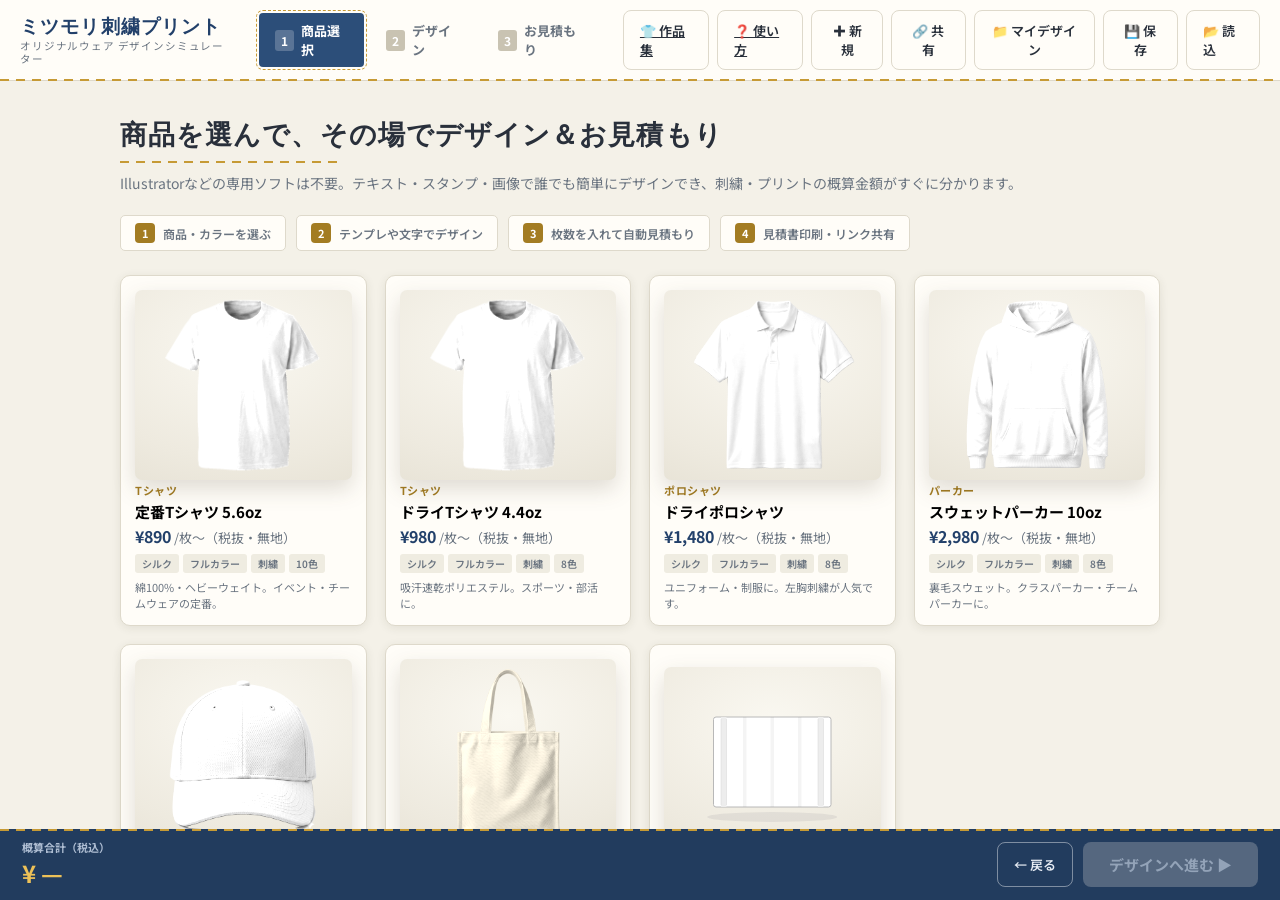
==== commit 757ccab1: "エディタUI改善：右ドラッグ移動へ変更・プリント位置バーを上部へ・着用イメージを一旦非表示 - デザインの移動をマウスの右ボタンドラッグ専用に変更（左クリックは選択・   ハンドル操作のみ。うっかりド" ====
--- a/index.html
+++ b/index.html
@@ -72,6 +72,10 @@
       <div class="toolpanel" id="toolPanel"></div>
 
       <div class="canvas-col">
+        <div class="position-bar">
+          <span class="pb-label">📍 プリント位置<small>（まずどこに入れるかを選択）</small></span>
+          <div class="pb-thumbs" id="positionBar"></div>
+        </div>
         <div class="canvas-toolbar">
           <div class="ct-group">
             <button id="btnUndo" title="もどる (元に戻す)">↩ もどる</button>
@@ -93,13 +97,10 @@
             <button id="saCenter" title="プリント範囲の中央に配置">◎ 中央</button>
             <button id="saFlip" title="左右反転（スタンプ・画像）">⇋ 反転</button>
           </div>
+          <span class="drag-hint">🖱 デザインの移動は<b>右ボタンでドラッグ</b>（左クリック＝選択）</span>
         </div>
         <div class="canvas-wrap" id="canvasWrap">
           <svg id="stage" xmlns="http://www.w3.org/2000/svg" viewBox="0 0 700 760"></svg>
-        </div>
-        <div class="position-bar">
-          <span class="pb-label">プリント位置</span>
-          <div class="pb-thumbs" id="positionBar"></div>
         </div>
       </div>
 
--- a/css/style.css
+++ b/css/style.css
@@ -1,18 +1,29 @@
 /* =========================================================================
  * style.css — デザインシミュレーター UI
- * アクセント色などは :root の変数で変更できます。
+ * ブランド方針（2026-07 デザイン刷新）:
+ *   「藍色（インディゴ）× 金糸 × 生成り」＋ なみ縫いステッチ点線モチーフ。
+ *   刺繍糸と生地の世界観で、参考にした他社シミュレーターの
+ *   オレンジ×白の印象から視覚的に完全に切り離す。構成・クラス名は不変。
  * ========================================================================= */
 :root {
-  --accent: #ff6a13;            /* メインアクセント（オレンジ） */
-  --accent-dark: #e05a08;
-  --ink: #232a35;
-  --sub: #6b7686;
-  --line: #dde2ea;
-  --bg: #f4f6f9;
-  --panel: #ffffff;
-  --rail: #2b2f36;
-  --radius: 10px;
-  --shadow: 0 2px 10px rgba(25, 35, 55, 0.08);
+  --accent: #2c4e79;            /* 藍（メイン。ボタン・選択状態） */
+  --accent-dark: #22406a;
+  --gold: #c69a35;              /* 金糸（強調・ステッチ点線・合計金額） */
+  --gold-dark: #a37c22;
+  --gold-bright: #edc158;       /* 濃紺の上で使う明るい金 */
+  --tint: #f7f0dd;              /* 選択状態の生成り金ハイライト */
+  --tint-blue: #edf2f8;         /* 藍の淡いハイライト */
+  --ink: #29303b;
+  --sub: #6a7480;
+  --line: #ded9cb;
+  --bg: #f4f1e8;                /* 生成り（未晒しの布） */
+  --panel: #fffdf8;
+  --rail: #223049;              /* 左ツールレールは濃藍 */
+  --radius: 8px;
+  --shadow: 0 2px 10px rgba(60, 52, 30, 0.09);
+  --font-head: "Shippori Mincho B1", "Hiragino Mincho ProN", serif;
+  /* なみ縫いステッチ（点線）の共通グラデ */
+  --stitch: repeating-linear-gradient(90deg, var(--gold) 0 9px, transparent 9px 16px);
 }
 
 * { margin: 0; padding: 0; box-sizing: border-box; }
@@ -35,28 +46,42 @@
 input, select, textarea { font-family: inherit; font-size: 14px; }
 
 /* ---------------- ヘッダー ---------------- */
+/* 下辺に「なみ縫い」の金ステッチ。ブランドの一番の顔 */
 .topbar {
   display: flex; align-items: center; gap: 24px;
-  background: #fff; border-bottom: 1px solid var(--line);
+  background: var(--panel); border-bottom: 1px solid var(--line);
   padding: 10px 20px; z-index: 50; flex: 0 0 auto;
-}
-.brand { display: flex; flex-direction: column; line-height: 1.2; }
-.brand-name { font-weight: 900; font-size: 18px; color: var(--accent); letter-spacing: 0.02em; }
-.brand-sub { font-size: 11px; color: var(--sub); }
-.steps { display: flex; gap: 4px; list-style: none; margin-left: auto; }
+  position: relative;
+}
+.topbar::after {
+  content: ""; position: absolute; left: 0; right: 0; bottom: -1px; height: 2px;
+  background: var(--stitch);
+  pointer-events: none;
+}
+.brand { display: flex; flex-direction: column; line-height: 1.25; }
+.brand-name {
+  font-family: var(--font-head); font-weight: 700; font-size: 19px;
+  color: var(--accent-dark); letter-spacing: 0.06em;
+}
+.brand-sub { font-size: 10.5px; color: var(--sub); letter-spacing: 0.08em; }
+.steps { display: flex; gap: 6px; list-style: none; margin-left: auto; }
+/* ステップは「織りネームタグ」風の角ばったラベル */
 .steps li {
   display: flex; align-items: center; gap: 7px;
-  padding: 7px 16px; border-radius: 999px; font-size: 13px; font-weight: 700;
-  color: var(--sub); background: transparent;
+  padding: 7px 15px; border-radius: 4px; font-size: 13px; font-weight: 700;
+  color: var(--sub); background: transparent; border: 1px solid transparent;
 }
 .steps li .num {
-  width: 22px; height: 22px; border-radius: 50%;
-  background: #cfd6e0; color: #fff; font-size: 12px;
+  width: 21px; height: 21px; border-radius: 3px;
+  background: #c9c3b2; color: #fff; font-size: 12px;
   display: inline-flex; align-items: center; justify-content: center;
 }
-.steps li.active { background: #fff2e8; color: var(--accent-dark); }
-.steps li.active .num { background: var(--accent); }
-.steps li.done .num { background: #38b26a; }
+.steps li.active {
+  background: var(--accent); color: #fff;
+  outline: 1.5px dashed var(--gold); outline-offset: 2px;
+}
+.steps li.active .num { background: rgba(255, 255, 255, 0.22); }
+.steps li.done .num { background: #3d9b68; }
 .top-actions { display: flex; gap: 8px; }
 
 /* ---------------- 汎用ボタン ---------------- */
@@ -64,12 +89,14 @@
   background: var(--accent); color: #fff; border: none;
   padding: 12px 26px; border-radius: var(--radius);
   font-size: 15px; font-weight: 700; box-shadow: var(--shadow);
-  transition: background 0.15s;
-}
-.primary-btn:hover { background: var(--accent-dark); }
-.primary-btn:disabled { background: #c9ced6; cursor: not-allowed; box-shadow: none; }
+  transition: background 0.15s, outline-color 0.15s;
+  outline: 1.5px dashed transparent; outline-offset: 3px;
+}
+/* ホバーで金糸のステッチ枠が「縫い付く」 */
+.primary-btn:hover { background: var(--accent-dark); outline-color: var(--gold); }
+.primary-btn:disabled { background: #c7c2b4; cursor: not-allowed; box-shadow: none; outline: none; }
 .ghost-btn {
-  background: #fff; color: var(--ink); border: 1px solid var(--line);
+  background: var(--panel); color: var(--ink); border: 1px solid var(--line);
   padding: 10px 16px; border-radius: var(--radius); font-size: 13px; font-weight: 600;
   display: inline-flex; align-items: center; gap: 6px;
 }
@@ -85,32 +112,39 @@
 
 /* ---------------- STEP1 商品選択 ---------------- */
 .step1-inner { max-width: 1080px; margin: 0 auto; padding: 36px 20px 60px; }
-.step1-inner h1 { font-size: 26px; margin-bottom: 10px; }
+/* 大見出しは明朝＋金ステッチの下線 */
+.step1-inner h1 {
+  font-family: var(--font-head); font-size: 27px; letter-spacing: 0.04em;
+  margin-bottom: 10px; padding-bottom: 10px;
+  background: var(--stitch) left bottom / 220px 2px no-repeat;
+}
 .lead { color: var(--sub); margin-bottom: 22px; font-size: 14px; }
 .restore-banner {
   display: flex; align-items: center; gap: 12px; flex-wrap: wrap;
-  background: #fff8ef; border: 1px solid #ffd9b8; border-radius: var(--radius);
+  background: var(--tint); border: 1px solid #e2d5ae; border-radius: var(--radius);
   padding: 12px 16px; margin-bottom: 20px; font-size: 14px;
 }
 .product-grid {
   display: grid; grid-template-columns: repeat(auto-fill, minmax(220px, 1fr)); gap: 18px;
 }
+/* 商品カードは織りネーム（衣類タグ）風：角小さめ＋ホバーで金ステッチが縫い付く */
 .product-card {
-  background: var(--panel); border: 2px solid transparent; border-radius: 14px;
+  background: var(--panel); border: 1px solid var(--line); border-radius: 10px;
   box-shadow: var(--shadow); padding: 14px; text-align: left; transition: 0.15s;
-}
-.product-card:hover { border-color: var(--accent); transform: translateY(-2px); }
-/* 商品サムネは薄いスタジオ調タイル背景＋接地シャドウ。白い商品でも輪郭・立体感が出る */
-.product-card svg { width: 100%; height: 190px; display: block; border-radius: 10px;
-  background: radial-gradient(125% 100% at 50% 30%, #f6f8fa 0%, #eaedf1 60%, #dfe3e9 100%);
-  filter: drop-shadow(0 9px 11px rgba(28, 40, 60, 0.17)); }
-.product-card .pc-cat { font-size: 11px; color: var(--accent-dark); font-weight: 700; }
+  outline: 1.5px dashed transparent; outline-offset: 3px;
+}
+.product-card:hover { border-color: var(--accent); outline-color: var(--gold); transform: translateY(-2px); }
+/* 商品サムネは生成りのスタジオ背景＋接地シャドウ。白い商品でも輪郭・立体感が出る */
+.product-card svg { width: 100%; height: 190px; display: block; border-radius: 7px;
+  background: radial-gradient(125% 100% at 50% 30%, #faf8f1 0%, #eeeadf 60%, #e3ded0 100%);
+  filter: drop-shadow(0 9px 11px rgba(55, 45, 22, 0.16)); }
+.product-card .pc-cat { font-size: 11px; color: var(--gold-dark); font-weight: 700; letter-spacing: 0.05em; }
 .product-card .pc-name { font-size: 15px; font-weight: 700; margin: 2px 0; }
 .product-card .pc-price { font-size: 13px; color: var(--sub); }
-.product-card .pc-price b { color: var(--ink); font-size: 16px; }
+.product-card .pc-price b { color: var(--accent-dark); font-size: 16px; }
 .product-card .pc-note { font-size: 11px; color: var(--sub); margin-top: 6px; }
 .product-card .pc-badges { margin-top: 6px; display: flex; gap: 4px; flex-wrap: wrap; }
-.pc-badge { font-size: 10px; background: #eef1f6; border-radius: 4px; padding: 2px 7px; color: var(--sub); font-weight: 600; }
+.pc-badge { font-size: 10px; background: #efece1; border-radius: 3px; padding: 2px 7px; color: var(--sub); font-weight: 600; }
 
 /* ---------------- STEP2 エディタ ---------------- */
 .editor-layout {
@@ -130,7 +164,7 @@
   border-left: 3px solid transparent;
 }
 .toolrail button .tr-icon { font-size: 19px; font-style: normal; }
-.toolrail button.active { color: #fff; background: rgba(255, 255, 255, 0.08); border-left-color: var(--accent); }
+.toolrail button.active { color: #fff; background: rgba(255, 255, 255, 0.08); border-left-color: var(--gold); }
 .toolrail button:hover { color: #fff; }
 
 .toolpanel {
@@ -162,7 +196,7 @@
   background: #f6f8fb; border: 1px solid var(--line); border-radius: 8px;
   aspect-ratio: 1; padding: 8px;
 }
-.stamp-btn:hover { border-color: var(--accent); background: #fff4ec; }
+.stamp-btn:hover { border-color: var(--accent); background: var(--tint); }
 .stamp-btn svg { width: 100%; height: 100%; }
 
 .upload-zone {
@@ -170,7 +204,7 @@
   padding: 26px 12px; text-align: center; color: var(--sub); font-size: 12.5px;
   background: #fafbfd; cursor: pointer;
 }
-.upload-zone.dragover { border-color: var(--accent); background: #fff4ec; }
+.upload-zone.dragover { border-color: var(--accent); background: var(--tint); }
 .upload-note { font-size: 11px; color: var(--sub); margin-top: 10px; line-height: 1.7; }
 /* 背景透過（選択中の画像）操作列 */
 .bg-remove-row { display: flex; flex-direction: column; gap: 8px; }
@@ -207,7 +241,7 @@
   display: block; border: 2px solid var(--line); border-radius: var(--radius);
   padding: 10px 12px; margin-bottom: 8px; cursor: pointer; background: #fff;
 }
-.method-option.selected { border-color: var(--accent); background: #fff8f2; }
+.method-option.selected { border-color: var(--accent); background: var(--tint-blue); }
 .method-option .mo-name { font-weight: 700; font-size: 13.5px; }
 .method-option .mo-desc { font-size: 11px; color: var(--sub); margin-top: 3px; line-height: 1.5; }
 .method-option input { margin-right: 6px; accent-color: var(--accent); }
@@ -218,6 +252,10 @@
   border-bottom: 1px solid var(--line); flex-wrap: wrap;
 }
 .ct-group { display: flex; gap: 4px; }
+/* マウス操作のヒント（移動＝右ドラッグ）。タッチ端末では操作が違うため出さない */
+.drag-hint { margin-left: auto; align-self: center; font-size: 11px; color: var(--sub); }
+.drag-hint b { color: var(--accent-dark); }
+@media (pointer: coarse) { .drag-hint { display: none; } }
 .canvas-toolbar button {
   background: #fff; border: 1px solid var(--line); border-radius: 7px;
   padding: 6px 11px; font-size: 12px; font-weight: 600; color: var(--ink);
@@ -226,30 +264,36 @@
 .canvas-toolbar button.on { background: var(--accent); border-color: var(--accent); color: #fff; }
 .canvas-wrap {
   flex: 1; display: flex; align-items: center; justify-content: center;
-  overflow: hidden; background: radial-gradient(130% 100% at 50% 28%, #fbfcfd 0%, #eef1f5 58%, #e3e7ed 100%);
+  overflow: hidden; background: radial-gradient(130% 100% at 50% 28%, #fbfaf4 0%, #efece2 58%, #e4dfd1 100%);
   position: relative;
 }
 /* 商品モックアップに接地シャドウ（白い商品も立体的に見せる） */
-#stage .mockup { filter: drop-shadow(0 12px 16px rgba(28, 40, 60, 0.16)); }
+#stage .mockup { filter: drop-shadow(0 12px 16px rgba(55, 45, 22, 0.15)); }
 #stage { width: 100%; height: 100%; touch-action: none; user-select: none; }
 #stage .obj.editable { cursor: move; }
 
+/* プリント位置バー：最初に選ぶものなのでキャンバスの上（カラム先頭）に置き、
+ * 藍地の帯で目立たせる（従来はキャンバス下で気づかれにくかった） */
 .position-bar {
   display: flex; align-items: center; gap: 12px;
-  background: #fff; border-top: 1px solid var(--line); padding: 8px 14px;
-}
-.pb-label { font-size: 12px; font-weight: 700; color: var(--sub); flex: 0 0 auto; }
+  background: var(--tint-blue); border-bottom: 2px solid var(--accent); padding: 8px 14px;
+}
+.pb-label {
+  font-size: 13px; font-weight: 700; color: var(--accent-dark); flex: 0 0 auto;
+  display: flex; flex-direction: column; line-height: 1.3;
+}
+.pb-label small { font-size: 10px; font-weight: 600; color: var(--sub); }
 .pb-thumbs { display: flex; gap: 8px; overflow-x: auto; }
 .pos-thumb {
   border: 2px solid var(--line); background: #fff; border-radius: 8px;
   width: 76px; padding: 5px 4px 3px; flex: 0 0 auto; position: relative;
 }
-.pos-thumb.selected { border-color: var(--accent); background: #fff8f2; }
+.pos-thumb.selected { border-color: var(--accent); background: #fff; box-shadow: 0 1px 5px rgba(44, 78, 121, 0.28); }
 .pos-thumb svg { width: 100%; height: 44px; display: block; }
 .pos-thumb .pt-name { font-size: 10px; font-weight: 700; color: var(--sub); display: block; margin-top: 2px; }
 .pos-thumb.selected .pt-name { color: var(--accent-dark); }
 .pos-thumb .pt-count {
-  position: absolute; top: -7px; right: -7px; background: var(--accent); color: #fff;
+  position: absolute; top: -7px; right: -7px; background: var(--gold-dark); color: #fff;
   border-radius: 50%; width: 19px; height: 19px; font-size: 11px; font-weight: 700;
   display: flex; align-items: center; justify-content: center;
 }
@@ -265,7 +309,7 @@
   border: 1px solid var(--line); border-radius: 8px; padding: 6px 8px;
   font-size: 12px; background: #fff; cursor: pointer;
 }
-.layer-row.selected { border-color: var(--accent); background: #fff8f2; }
+.layer-row.selected { border-color: var(--accent); background: var(--tint-blue); }
 .layer-row .lr-label { flex: 1; overflow: hidden; text-overflow: ellipsis; white-space: nowrap; }
 .layer-row button {
   background: none; border: none; font-size: 13px; color: var(--sub); padding: 2px 4px;
@@ -285,9 +329,12 @@
   display: grid; grid-template-columns: 1fr 1.2fr; gap: 28px; align-items: start;
 }
 .quote-form, .quote-result {
-  background: var(--panel); border-radius: 14px; box-shadow: var(--shadow); padding: 24px;
-}
-.quote-form h2, .quote-result h2 { font-size: 18px; margin-bottom: 6px; }
+  background: var(--panel); border: 1px solid var(--line); border-radius: 10px; box-shadow: var(--shadow); padding: 24px;
+}
+.quote-form h2, .quote-result h2 {
+  font-family: var(--font-head); font-size: 19px; letter-spacing: 0.03em; margin-bottom: 6px;
+  padding-bottom: 8px; background: var(--stitch) left bottom / 150px 2px no-repeat;
+}
 .hint { font-size: 12px; color: var(--sub); margin-bottom: 16px; }
 .size-inputs { display: grid; grid-template-columns: repeat(auto-fill, minmax(96px, 1fr)); gap: 10px; }
 .size-cell label { font-size: 12px; font-weight: 700; color: var(--sub); display: block; margin-bottom: 4px; }
@@ -324,7 +371,7 @@
 .quote-table .q-detail { font-size: 11px; color: var(--sub); display: block; }
 .quote-totals { margin-top: 14px; border-top: 2px solid var(--ink); padding-top: 12px; }
 .qt-row { display: flex; justify-content: space-between; font-size: 13.5px; padding: 3px 4px; }
-.qt-row.total { font-size: 20px; font-weight: 900; color: var(--accent-dark); padding-top: 8px; }
+.qt-row.total { font-size: 20px; font-weight: 900; color: var(--gold-dark); padding-top: 8px; }
 .qt-row.per { color: var(--sub); font-size: 12.5px; }
 .quote-empty { color: var(--sub); font-size: 13px; padding: 20px 0; }
 .quote-actions { margin-top: 20px; display: flex; flex-direction: column; gap: 10px; }
@@ -348,7 +395,7 @@
 }
 .prod-box h3, .order-box h3 { font-size: 14px; margin-bottom: 4px; }
 .prod-box .dl-row { margin-top: 8px; }
-.order-box { border-color: var(--box-line, #ffd9b8); background: #fff8f2; }
+.order-box { border-color: #e2d5ae; background: var(--tint); }
 .agree-row { display: flex; gap: 9px; align-items: flex-start; font-size: 12.5px; color: var(--ink); margin: 10px 0 12px; cursor: pointer; line-height: 1.6; }
 .agree-row input { margin-top: 3px; width: 17px; height: 17px; accent-color: var(--accent); flex: 0 0 auto; }
 .agree-row a { color: var(--accent-dark); }
@@ -368,13 +415,13 @@
   max-height: 90vh; overflow-y: auto;
 }
 .oc-badge { font-size: 44px; }
-.oc-card h2 { font-size: 20px; margin: 6px 0 10px; }
+.oc-card h2 { font-family: var(--font-head); font-size: 20px; margin: 6px 0 10px; }
 .oc-card p { font-size: 13.5px; color: var(--ink); line-height: 1.7; margin: 8px 0; }
 .oc-no { font-size: 15px; }
-.oc-no b { color: var(--accent-dark); font-size: 18px; letter-spacing: 0.03em; }
+.oc-no b { color: var(--gold-dark); font-size: 18px; letter-spacing: 0.03em; }
 .oc-fallback { color: var(--sub); font-size: 12px; margin-top: 14px; }
 .oc-text { width: 100%; border: 1px solid var(--line); border-radius: 8px; padding: 8px; font-size: 11px; margin: 6px 0; }
-.oc-tel { background: #fff8f2; border-radius: 8px; padding: 8px; font-size: 12.5px; }
+.oc-tel { background: var(--tint); border-radius: 8px; padding: 8px; font-size: 12.5px; }
 .oc-tel b { color: var(--accent-dark); }
 .oc-card .primary-btn { margin-top: 14px; }
 
@@ -394,13 +441,13 @@
 .roster-table { max-height: 220px; overflow-y: auto; }
 .roster-table table { width: 100%; border-collapse: collapse; font-size: 12.5px; }
 .roster-table th, .roster-table td { border: 1px solid var(--line); padding: 5px 9px; text-align: left; }
-.roster-table th { background: rgba(255,106,19,.08); color: var(--accent-dark); position: sticky; top: 0; }
+.roster-table th { background: var(--tint); color: var(--gold-dark); position: sticky; top: 0; }
 .roster-grid { grid-template-columns: repeat(auto-fill, minmax(180px, 1fr)); }
 .roster-grid .fp-fig figcaption { font-size: 11px; }
 
 /* 全面プレビュー */
 .fp-card { max-width: 860px; text-align: left; }
-.fp-inner h2 { font-size: 18px; text-align: center; }
+.fp-inner h2 { font-family: var(--font-head); font-size: 19px; text-align: center; }
 .fp-sub { text-align: center; color: var(--sub); font-size: 13px; margin-bottom: 12px; }
 .fp-grid { display: grid; grid-template-columns: repeat(auto-fit, minmax(260px, 1fr)); gap: 14px; }
 .fp-fig { border: 1px solid var(--line); border-radius: 12px; overflow: hidden; background: #fff; margin: 0; }
@@ -413,16 +460,27 @@
 .fp-card .primary-btn { display: block; margin: 12px auto 0; }
 
 /* ---------------- 概算バー ---------------- */
+/* 濃藍のブランドバー。上辺に金ステッチ、合計は明るい金糸 */
 .estimate-bar {
   flex: 0 0 auto; z-index: 50;
-  background: #fff; border-top: 2px solid var(--line);
+  background: #223c5e; border-top: none;
   display: flex; align-items: center; justify-content: space-between;
   padding: 10px 22px; gap: 16px;
-}
-.eb-label { font-size: 11px; color: var(--sub); font-weight: 700; display: block; }
-.eb-total b { font-size: 24px; color: var(--accent-dark); letter-spacing: 0.01em; }
-.eb-per { font-size: 12px; color: var(--sub); margin-left: 10px; }
+  position: relative;
+}
+.estimate-bar::before {
+  content: ""; position: absolute; left: 0; right: 0; top: 0; height: 2px;
+  background: var(--stitch);
+}
+.eb-label { font-size: 11px; color: #aebdd2; font-weight: 700; display: block; }
+.eb-total b { font-size: 24px; color: var(--gold-bright); letter-spacing: 0.01em; }
+.eb-per { font-size: 12px; color: #9fb0c6; margin-left: 10px; }
 .eb-nav { display: flex; gap: 10px; }
+.estimate-bar .primary-btn { background: var(--gold); color: #241f10; }
+.estimate-bar .primary-btn:hover { background: var(--gold-bright); outline-color: var(--gold-bright); }
+.estimate-bar .primary-btn:disabled { background: #55677f; color: #93a3b8; }
+.estimate-bar .ghost-btn { background: transparent; color: #e8edf4; border-color: rgba(255, 255, 255, 0.42); }
+.estimate-bar .ghost-btn:hover { border-color: var(--gold-bright); color: var(--gold-bright); }
 
 /* ---------------- 見積書（印刷用） ---------------- */
 .quote-sheet { display: none; }
@@ -456,12 +514,12 @@
   display: flex; gap: 10px; flex-wrap: wrap; margin-bottom: 24px;
 }
 .flow-strip span {
-  background: #fff; border: 1px solid var(--line); border-radius: 999px;
+  background: var(--panel); border: 1px solid var(--line); border-radius: 5px;
   padding: 7px 14px; font-size: 12px; color: var(--sub); font-weight: 600;
   display: inline-flex; align-items: center; gap: 8px;
 }
 .flow-strip b {
-  background: var(--accent); color: #fff; width: 20px; height: 20px; border-radius: 50%;
+  background: var(--gold-dark); color: #fff; width: 20px; height: 20px; border-radius: 4px;
   display: inline-flex; align-items: center; justify-content: center; font-size: 11px;
 }
 
@@ -470,7 +528,7 @@
   background: #fff; border: 1.5px solid var(--line); border-radius: 10px;
   padding: 8px 6px; text-align: center; transition: 0.15s;
 }
-.template-card:hover { border-color: var(--accent); background: #fff8f2; transform: translateY(-1px); }
+.template-card:hover { border-color: var(--accent); background: var(--tint); transform: translateY(-1px); }
 .template-card svg { width: 100%; height: 84px; display: block; background: #fafbfd; border-radius: 6px; }
 .template-card .tc-name { display: block; font-size: 11.5px; font-weight: 700; margin-top: 6px; }
 .template-card .tc-tag { display: block; font-size: 10px; color: var(--sub); }
@@ -491,13 +549,13 @@
   pointer-events: none;
 }
 .toast {
-  background: #2b2f36; color: #fff; font-size: 13px; font-weight: 600;
+  background: #223049; color: #fff; font-size: 13px; font-weight: 600;
   border-radius: 10px; padding: 11px 16px; max-width: 340px;
   box-shadow: 0 6px 22px rgba(20, 30, 50, 0.25);
   opacity: 0; transform: translateY(8px); transition: 0.3s;
 }
 .toast.show { opacity: 1; transform: translateY(0); }
-.toast.warn { background: #8a4d10; }
+.toast.warn { background: #7a5a17; }
 
 /* ---------------- レスポンシブ ---------------- */
 @media (max-width: 1080px) {
